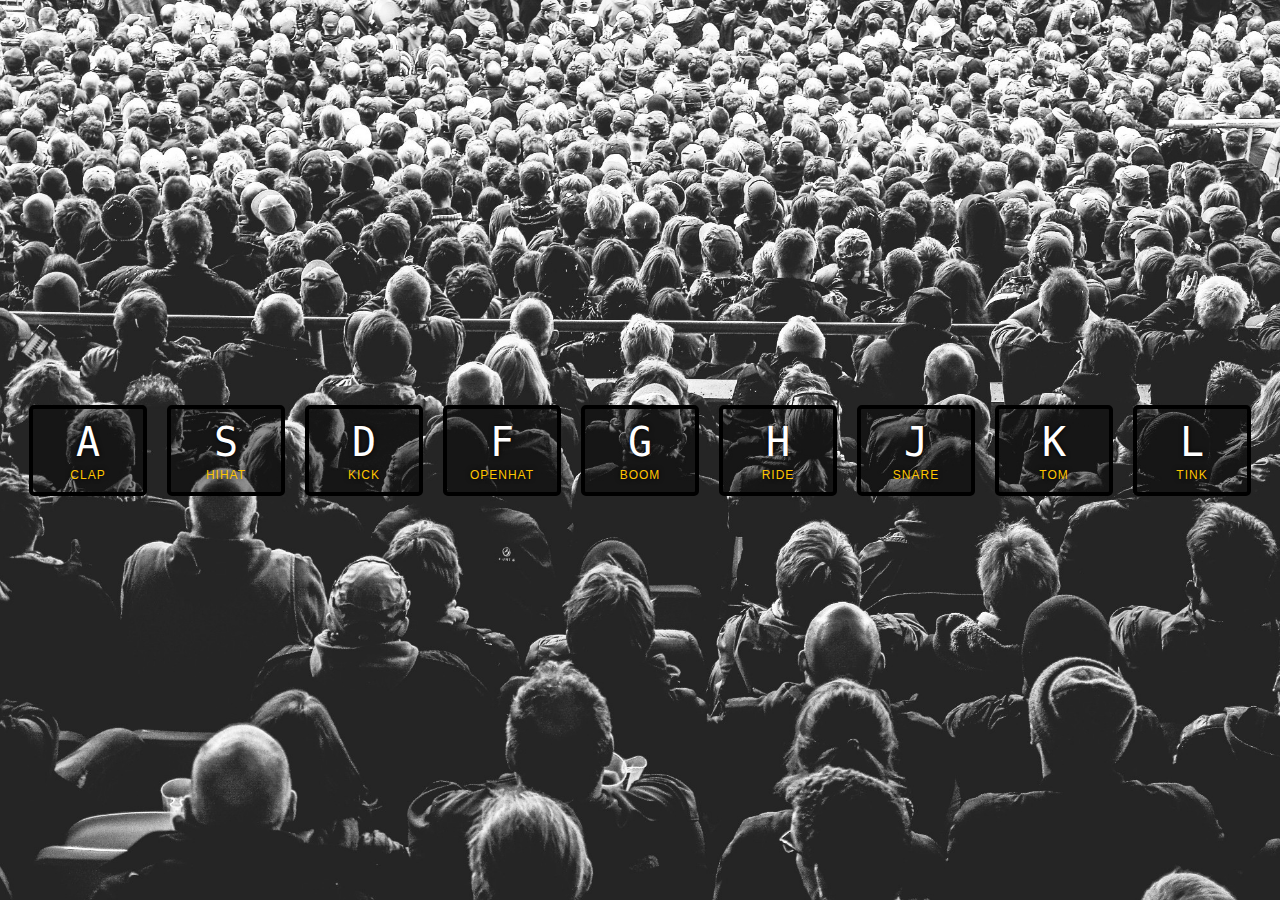
==== index.html @ 8cdbc121 "renamed to index.html" ====
<!DOCTYPE html>
<html lang="en">
  <head>
    <meta charset="UTF-8" />
    <title>JS Drum Kit</title>
    <link rel="stylesheet" href="style.css" />
    <link rel="icon" href="https://fav.farm/🔥" />
    <script src="script.js" defer></script>
  </head>
  <body>
    <div class="keys">
      <div data-key="a" class="key">
        <kbd>A</kbd>
        <span class="sound">clap</span>
      </div>
      <div data-key="s" class="key">
        <kbd>S</kbd>
        <span class="sound">hihat</span>
      </div>
      <div data-key="d" class="key">
        <kbd>D</kbd>
        <span class="sound">kick</span>
      </div>
      <div data-key="f" class="key">
        <kbd>F</kbd>
        <span class="sound">openhat</span>
      </div>
      <div data-key="g" class="key">
        <kbd>G</kbd>
        <span class="sound">boom</span>
      </div>
      <div data-key="h" class="key">
        <kbd>H</kbd>
        <span class="sound">ride</span>
      </div>
      <div data-key="j" class="key">
        <kbd>J</kbd>
        <span class="sound">snare</span>
      </div>
      <div data-key="k" class="key">
        <kbd>K</kbd>
        <span class="sound">tom</span>
      </div>
      <div data-key="l" class="key">
        <kbd>L</kbd>
        <span class="sound">tink</span>
      </div>
    </div>

    <audio data-key="a" src="sounds/clap.wav"></audio>
    <audio data-key="s" src="sounds/hihat.wav"></audio>
    <audio data-key="d" src="sounds/kick.wav"></audio>
    <audio data-key="f" src="sounds/openhat.wav"></audio>
    <audio data-key="g" src="sounds/boom.wav"></audio>
    <audio data-key="h" src="sounds/ride.wav"></audio>
    <audio data-key="j" src="sounds/snare.wav"></audio>
    <audio data-key="k" src="sounds/tom.wav"></audio>
    <audio data-key="l" src="sounds/tink.wav"></audio>

    <script></script>
  </body>
</html>
---- style.css ----
html {
  font-size: 10px;
  background: url("./background.jpg") bottom center;
  background-size: cover;
}

body,
html {
  margin: 0;
  padding: 0;
  font-family: sans-serif;
}

.keys {
  display: flex;
  flex: 1;
  min-height: 100vh;
  align-items: center;
  justify-content: center;
}

.key {
  border: 0.4rem solid black;
  border-radius: 0.5rem;
  margin: 1rem;
  font-size: 1.5rem;
  padding: 1rem 0.5rem;
  transition: all 0.07s ease;
  width: 10rem;
  text-align: center;
  color: white;
  background: rgba(0, 0, 0, 0.4);
  text-shadow: 0 0 0.5rem black;
}

.playing {
  transform: scale(1.1);
  border-color: #ffc600;
  box-shadow: 0 0 1rem #ffc600;
}

kbd {
  display: block;
  font-size: 4rem;
}

.sound {
  font-size: 1.2rem;
  text-transform: uppercase;
  letter-spacing: 0.1rem;
  color: #ffc600;
}
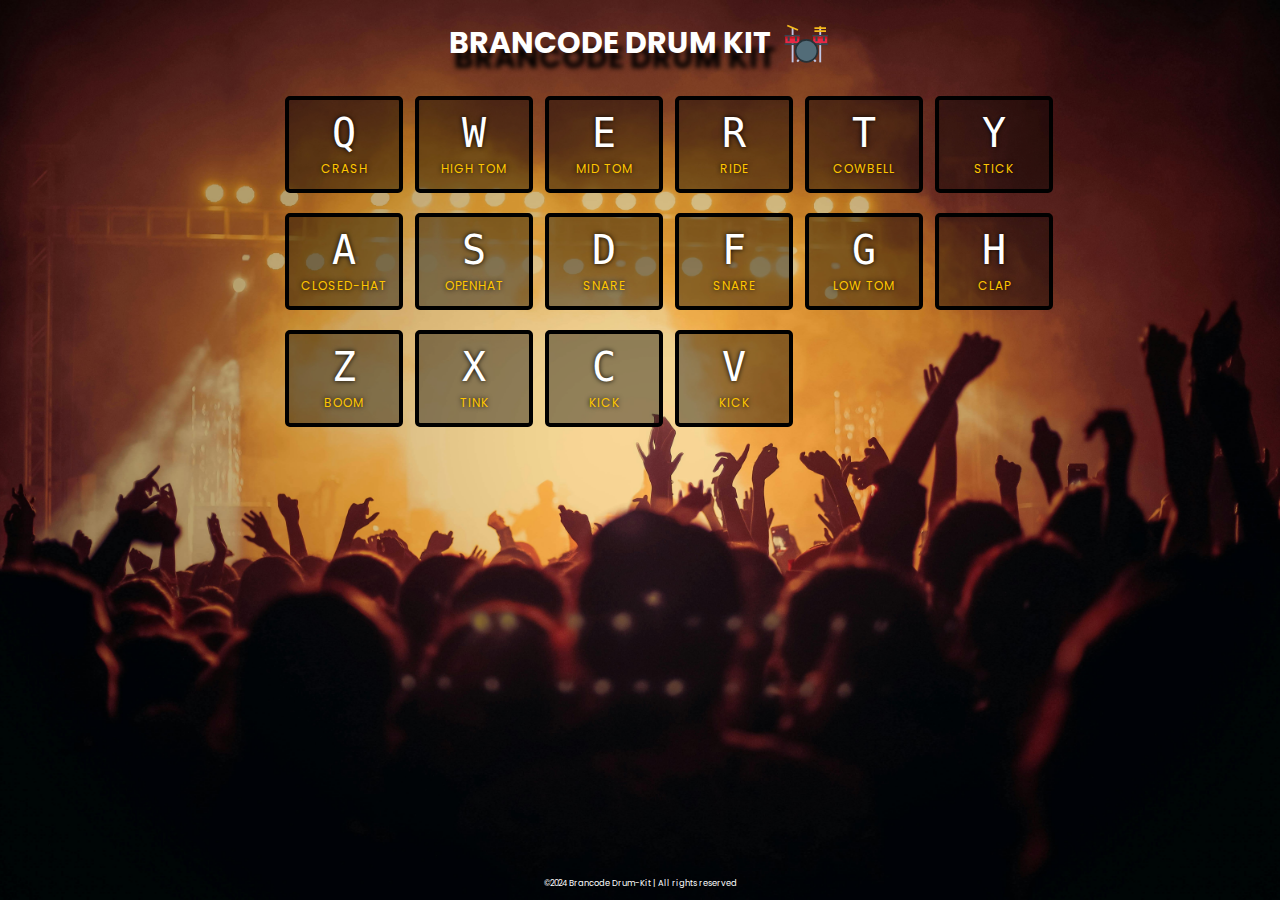
==== commit 599ca8a0: "Added new sounds, logos and customized UIs" ====
--- a/index.html
+++ b/index.html
@@ -2,61 +2,187 @@
 <html lang="en">
   <head>
     <meta charset="UTF-8" />
-    <title>JS Drum Kit</title>
+    <title>BRANCODE | Drum Kit</title>
+    <meta
+      name="description"
+      content="Brancode Drum Kit is a simple basic virtual drum machine"
+    />
     <link rel="stylesheet" href="style.css" />
-    <link rel="icon" href="https://fav.farm/🔥" />
+    <link rel="icon" href="images/drum-kit.svg" />
+    <link rel="preconnect" href="https://fonts.googleapis.com" />
+    <link rel="preconnect" href="https://fonts.gstatic.com" crossorigin />
+    <link
+      href="https://fonts.googleapis.com/css2?family=Madimi+One&family=Poppins:ital,wght@0,100;0,200;0,300;0,400;0,500;0,600;0,700;0,800;0,900;1,100;1,200;1,300;1,400;1,500;1,600;1,700;1,800;1,900&display=swap"
+      rel="stylesheet"
+    />
     <script src="script.js" defer></script>
   </head>
   <body>
+    <div class="title__container">
+      <h1 class="title">BRANCODE DRUM KIT</h1>
+      <img class="title__logo" src="images/drum-kit.svg" alt="drum-kit" />
+    </div>
     <div class="keys">
+      <!-- Crash -->
+      <div data-key="q" class="key">
+        <kbd>Q</kbd>
+        <span class="sound">crash</span>
+      </div>
+      <!-- High TOM -->
+      <div data-key="w" class="key">
+        <kbd>W</kbd>
+        <span class="sound">High Tom</span>
+      </div>
+      <!-- Mid Tom -->
+      <div data-key="e" class="key">
+        <kbd>E</kbd>
+        <span class="sound">Mid Tom</span>
+      </div>
+      <!-- Ride -->
+      <div data-key="r" class="key">
+        <kbd>R</kbd>
+        <span class="sound">ride</span>
+      </div>
+      <!-- Cowbell -->
+      <div data-key="t" class="key">
+        <kbd>T</kbd>
+        <span class="sound">cowbell</span>
+      </div>
+      <!-- Stick-->
+      <div data-key="y" class="key">
+        <kbd>Y</kbd>
+        <span class="sound">stick</span>
+      </div>
+      <!-- Closed Hi -Hat -->
       <div data-key="a" class="key">
         <kbd>A</kbd>
-        <span class="sound">clap</span>
+        <span class="sound">closed-hat</span>
       </div>
+      <!-- Open Hi-Hat -->
       <div data-key="s" class="key">
         <kbd>S</kbd>
-        <span class="sound">hihat</span>
+        <span class="sound">openhat</span>
       </div>
+      <!-- Snare -->
       <div data-key="d" class="key">
         <kbd>D</kbd>
-        <span class="sound">kick</span>
+        <span class="sound">snare</span>
       </div>
       <div data-key="f" class="key">
         <kbd>F</kbd>
-        <span class="sound">openhat</span>
+        <span class="sound">snare</span>
       </div>
+
+      <!-- Floor | Low Tom -->
       <div data-key="g" class="key">
         <kbd>G</kbd>
+        <span class="sound">Low Tom</span>
+      </div>
+      <!-- Clap -->
+      <div data-key="h" class="key">
+        <kbd>H</kbd>
+        <span class="sound">clap</span>
+      </div>
+
+      <!-- Boom -->
+      <div data-key="z" class="key">
+        <kbd>Z</kbd>
         <span class="sound">boom</span>
       </div>
-      <div data-key="h" class="key">
-        <kbd>H</kbd>
-        <span class="sound">ride</span>
+
+      <!-- Tink -->
+      <div data-key="x" class="key">
+        <kbd>X</kbd>
+        <span class="sound">tink</span>
       </div>
-      <div data-key="j" class="key">
-        <kbd>J</kbd>
-        <span class="sound">snare</span>
+
+      <!-- Kick -->
+      <div data-key="c" class="key">
+        <kbd>C</kbd>
+        <span class="sound">kick</span>
       </div>
-      <div data-key="k" class="key">
-        <kbd>K</kbd>
-        <span class="sound">tom</span>
-      </div>
-      <div data-key="l" class="key">
-        <kbd>L</kbd>
-        <span class="sound">tink</span>
+      <div data-key="v" class="key">
+        <kbd>V</kbd>
+        <span class="sound">kick</span>
       </div>
     </div>
 
-    <audio data-key="a" src="sounds/clap.wav"></audio>
-    <audio data-key="s" src="sounds/hihat.wav"></audio>
-    <audio data-key="d" src="sounds/kick.wav"></audio>
-    <audio data-key="f" src="sounds/openhat.wav"></audio>
-    <audio data-key="g" src="sounds/boom.wav"></audio>
-    <audio data-key="h" src="sounds/ride.wav"></audio>
-    <audio data-key="j" src="sounds/snare.wav"></audio>
-    <audio data-key="k" src="sounds/tom.wav"></audio>
-    <audio data-key="l" src="sounds/tink.wav"></audio>
+    <!-- Audio Sounds -->
 
-    <script></script>
+    <!-- Crash -->
+    <audio
+      data-key="q"
+      src="sounds/WAVBVKERY - Acoustic Drum Samples/Cymbals/Crash/Acoustic Crash 01.wav"
+    ></audio>
+    <!-- High TOM -->
+    <audio
+      data-key="w"
+      src="sounds/WAVBVKERY - Acoustic Drum Samples/Toms/Tom High/Acoustic High Tom 01.wav"
+    ></audio>
+    <!-- Mid Tom -->
+    <audio
+      data-key="e"
+      src="sounds/WAVBVKERY - Acoustic Drum Samples/Toms/Tom Mid/Acoustic Mid Tom 01.wav"
+    ></audio>
+    <!-- Ride -->
+    <audio data-key="r" src="sounds/ride.wav"></audio>
+    <!-- Cowbell -->
+    <audio
+      data-key="t"
+      src="sounds/WAVBVKERY - Acoustic Drum Samples/Cymbals/Cowbell/Acoustic Cowbell 20.wav"
+    ></audio>
+    <!-- Stick -->
+    <audio
+      data-key="y"
+      src="sounds/WAVBVKERY - Acoustic Drum Samples/Sticks/Acoustic Sticks 02.wav"
+    ></audio>
+
+    <!-- Closed Hi-hat -->
+    <audio
+      data-key="a"
+      src="sounds/WAVBVKERY - Acoustic Drum Samples/Cymbals/Hi-Hat/Closed/Acoustic Closed Hat 02.wav"
+    ></audio>
+    <!-- Open Hi Hat -->
+    <audio
+      data-key="s"
+      src="sounds/WAVBVKERY - Acoustic Drum Samples/Cymbals/Hi-Hat/Open/Acoustic Open Hat 03.wav"
+    ></audio>
+
+    <!-- Snare -->
+    <audio
+      data-key="d"
+      src="sounds/WAVBVKERY - Acoustic Drum Samples/Snare/Acoustic Snare 01.wav"
+    ></audio>
+    <audio
+      data-key="f"
+      src="sounds/WAVBVKERY - Acoustic Drum Samples/Snare/Acoustic Snare 01.wav"
+    ></audio>
+
+    <!-- Floor Tom -->
+    <audio
+      data-key="g"
+      src="sounds/WAVBVKERY - Acoustic Drum Samples/Toms/Tom Low/Acoustic Tom Low 03.wav"
+    ></audio>
+
+    <!-- Clap -->
+    <audio data-key="h" src="sounds/clap.wav"></audio>
+
+    <!-- Boom -->
+    <audio data-key="z" src="sounds/boom.wav"></audio>
+    <!-- Tink -->
+    <audio data-key="x" src="sounds/tink.wav"></audio>
+
+    <!-- Kick -->
+    <audio
+      data-key="c"
+      src="sounds/WAVBVKERY - Acoustic Drum Samples/Kick/Acoustic Kick 25.wav"
+    ></audio>
+    <audio
+      data-key="v"
+      src="sounds/WAVBVKERY - Acoustic Drum Samples/Kick/Acoustic Kick 25.wav"
+    ></audio>
+    <footer class="footer">
+      <small>&copy;2024 Brancode Drum-Kit | All rights reserved</small>
+    </footer>
   </body>
 </html>
--- a/style.css
+++ b/style.css
@@ -1,20 +1,41 @@
 html {
   font-size: 10px;
-  background: url("./background.jpg") bottom center;
+  background: url("./images/background.jpg") bottom center;
   background-size: cover;
+  min-height: 100vh;
 }
 
 body,
 html {
   margin: 0;
   padding: 0;
-  font-family: sans-serif;
+  font-family: "Poppins", sans-serif;
+}
+
+.title__container {
+  display: flex;
+  justify-content: center;
+  align-items: center;
+  padding-top: 10px 0px;
+}
+
+.title {
+  font-weight: bold;
+  text-shadow: 5px 15px 5px black;
+  color: white;
+  font-size: 3rem;
+}
+
+.title__logo {
+  width: 50px;
+  height: 50px;
+  margin-left: 10px;
 }
 
 .keys {
-  display: flex;
-  flex: 1;
-  min-height: 100vh;
+  display: grid;
+  grid-template-columns: 80px 80px 80px 80px 80px 80px;
+  column-gap: 5rem;
   align-items: center;
   justify-content: center;
 }
@@ -31,6 +52,7 @@
   color: white;
   background: rgba(0, 0, 0, 0.4);
   text-shadow: 0 0 0.5rem black;
+  cursor: crosshair;
 }
 
 .playing {
@@ -50,3 +72,13 @@
   letter-spacing: 0.1rem;
   color: #ffc600;
 }
+
+.footer {
+  display: flex;
+  align-items: center;
+  width: 100vw;
+  justify-content: center;
+  position: absolute;
+  bottom: 10px;
+  color: white;
+}
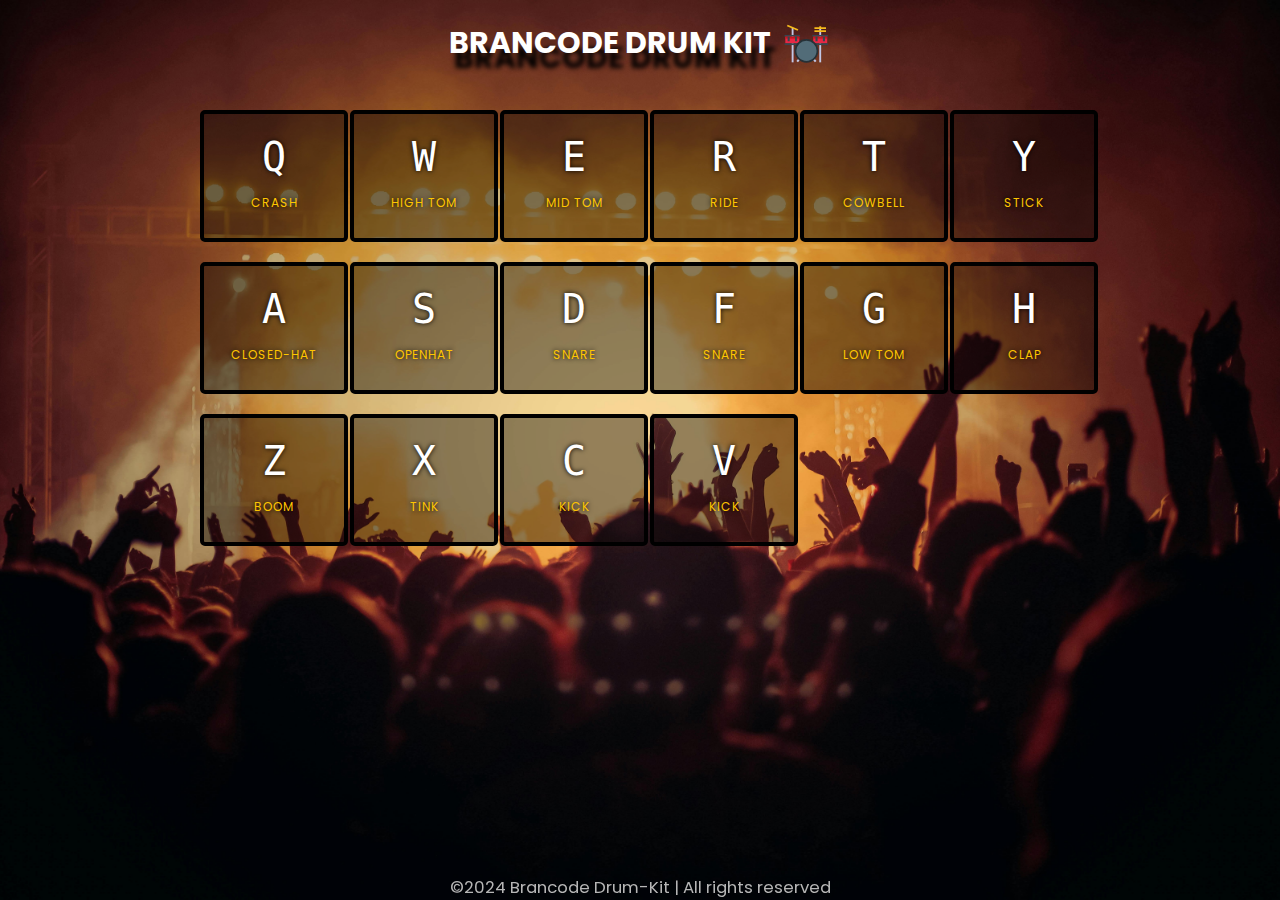
==== commit db61d5a4: "responsive design 1" ====
--- a/index.html
+++ b/index.html
@@ -18,171 +18,173 @@
     <script src="script.js" defer></script>
   </head>
   <body>
-    <div class="title__container">
-      <h1 class="title">BRANCODE DRUM KIT</h1>
-      <img class="title__logo" src="images/drum-kit.svg" alt="drum-kit" />
-    </div>
-    <div class="keys">
-      <!-- Crash -->
-      <div data-key="q" class="key">
-        <kbd>Q</kbd>
-        <span class="sound">crash</span>
+    <div class="container">
+      <div class="title__container">
+        <h1 class="title">BRANCODE DRUM KIT</h1>
+        <img class="title__logo" src="images/drum-kit.svg" alt="drum-kit" />
       </div>
-      <!-- High TOM -->
-      <div data-key="w" class="key">
-        <kbd>W</kbd>
-        <span class="sound">High Tom</span>
-      </div>
-      <!-- Mid Tom -->
-      <div data-key="e" class="key">
-        <kbd>E</kbd>
-        <span class="sound">Mid Tom</span>
-      </div>
-      <!-- Ride -->
-      <div data-key="r" class="key">
-        <kbd>R</kbd>
-        <span class="sound">ride</span>
-      </div>
-      <!-- Cowbell -->
-      <div data-key="t" class="key">
-        <kbd>T</kbd>
-        <span class="sound">cowbell</span>
-      </div>
-      <!-- Stick-->
-      <div data-key="y" class="key">
-        <kbd>Y</kbd>
-        <span class="sound">stick</span>
-      </div>
-      <!-- Closed Hi -Hat -->
-      <div data-key="a" class="key">
-        <kbd>A</kbd>
-        <span class="sound">closed-hat</span>
-      </div>
-      <!-- Open Hi-Hat -->
-      <div data-key="s" class="key">
-        <kbd>S</kbd>
-        <span class="sound">openhat</span>
-      </div>
-      <!-- Snare -->
-      <div data-key="d" class="key">
-        <kbd>D</kbd>
-        <span class="sound">snare</span>
-      </div>
-      <div data-key="f" class="key">
-        <kbd>F</kbd>
-        <span class="sound">snare</span>
+      <div class="keys">
+        <!-- Crash -->
+        <div data-key="q" class="key">
+          <kbd>Q</kbd>
+          <span class="sound">crash</span>
+        </div>
+        <!-- High TOM -->
+        <div data-key="w" class="key">
+          <kbd>W</kbd>
+          <span class="sound">High Tom</span>
+        </div>
+        <!-- Mid Tom -->
+        <div data-key="e" class="key">
+          <kbd>E</kbd>
+          <span class="sound">Mid Tom</span>
+        </div>
+        <!-- Ride -->
+        <div data-key="r" class="key">
+          <kbd>R</kbd>
+          <span class="sound">ride</span>
+        </div>
+        <!-- Cowbell -->
+        <div data-key="t" class="key">
+          <kbd>T</kbd>
+          <span class="sound">cowbell</span>
+        </div>
+        <!-- Stick-->
+        <div data-key="y" class="key">
+          <kbd>Y</kbd>
+          <span class="sound">stick</span>
+        </div>
+        <!-- Closed Hi -Hat -->
+        <div data-key="a" class="key">
+          <kbd>A</kbd>
+          <span class="sound">closed-hat</span>
+        </div>
+        <!-- Open Hi-Hat -->
+        <div data-key="s" class="key">
+          <kbd>S</kbd>
+          <span class="sound">openhat</span>
+        </div>
+        <!-- Snare -->
+        <div data-key="d" class="key">
+          <kbd>D</kbd>
+          <span class="sound">snare</span>
+        </div>
+        <div data-key="f" class="key">
+          <kbd>F</kbd>
+          <span class="sound">snare</span>
+        </div>
+
+        <!-- Floor | Low Tom -->
+        <div data-key="g" class="key">
+          <kbd>G</kbd>
+          <span class="sound">Low Tom</span>
+        </div>
+        <!-- Clap -->
+        <div data-key="h" class="key">
+          <kbd>H</kbd>
+          <span class="sound">clap</span>
+        </div>
+
+        <!-- Boom -->
+        <div data-key="z" class="key">
+          <kbd>Z</kbd>
+          <span class="sound">boom</span>
+        </div>
+
+        <!-- Tink -->
+        <div data-key="x" class="key">
+          <kbd>X</kbd>
+          <span class="sound">tink</span>
+        </div>
+
+        <!-- Kick -->
+        <div data-key="c" class="key">
+          <kbd>C</kbd>
+          <span class="sound">kick</span>
+        </div>
+        <div data-key="v" class="key">
+          <kbd>V</kbd>
+          <span class="sound">kick</span>
+        </div>
       </div>
 
-      <!-- Floor | Low Tom -->
-      <div data-key="g" class="key">
-        <kbd>G</kbd>
-        <span class="sound">Low Tom</span>
-      </div>
+      <!-- Audio Sounds -->
+
+      <!-- Crash -->
+      <audio
+        data-key="q"
+        src="sounds/WAVBVKERY - Acoustic Drum Samples/Cymbals/Crash/Acoustic Crash 01.wav"
+      ></audio>
+      <!-- High TOM -->
+      <audio
+        data-key="w"
+        src="sounds/WAVBVKERY - Acoustic Drum Samples/Toms/Tom High/Acoustic High Tom 01.wav"
+      ></audio>
+      <!-- Mid Tom -->
+      <audio
+        data-key="e"
+        src="sounds/WAVBVKERY - Acoustic Drum Samples/Toms/Tom Mid/Acoustic Mid Tom 01.wav"
+      ></audio>
+      <!-- Ride -->
+      <audio data-key="r" src="sounds/ride.wav"></audio>
+      <!-- Cowbell -->
+      <audio
+        data-key="t"
+        src="sounds/WAVBVKERY - Acoustic Drum Samples/Cymbals/Cowbell/Acoustic Cowbell 20.wav"
+      ></audio>
+      <!-- Stick -->
+      <audio
+        data-key="y"
+        src="sounds/WAVBVKERY - Acoustic Drum Samples/Sticks/Acoustic Sticks 02.wav"
+      ></audio>
+
+      <!-- Closed Hi-hat -->
+      <audio
+        data-key="a"
+        src="sounds/WAVBVKERY - Acoustic Drum Samples/Cymbals/Hi-Hat/Closed/Acoustic Closed Hat 02.wav"
+      ></audio>
+      <!-- Open Hi Hat -->
+      <audio
+        data-key="s"
+        src="sounds/WAVBVKERY - Acoustic Drum Samples/Cymbals/Hi-Hat/Open/Acoustic Open Hat 03.wav"
+      ></audio>
+
+      <!-- Snare -->
+      <audio
+        data-key="d"
+        src="sounds/WAVBVKERY - Acoustic Drum Samples/Snare/Acoustic Snare 01.wav"
+      ></audio>
+      <audio
+        data-key="f"
+        src="sounds/WAVBVKERY - Acoustic Drum Samples/Snare/Acoustic Snare 01.wav"
+      ></audio>
+
+      <!-- Floor Tom -->
+      <audio
+        data-key="g"
+        src="sounds/WAVBVKERY - Acoustic Drum Samples/Toms/Tom Low/Acoustic Tom Low 03.wav"
+      ></audio>
+
       <!-- Clap -->
-      <div data-key="h" class="key">
-        <kbd>H</kbd>
-        <span class="sound">clap</span>
-      </div>
+      <audio data-key="h" src="sounds/clap.wav"></audio>
 
       <!-- Boom -->
-      <div data-key="z" class="key">
-        <kbd>Z</kbd>
-        <span class="sound">boom</span>
-      </div>
-
+      <audio data-key="z" src="sounds/boom.wav"></audio>
       <!-- Tink -->
-      <div data-key="x" class="key">
-        <kbd>X</kbd>
-        <span class="sound">tink</span>
-      </div>
+      <audio data-key="x" src="sounds/tink.wav"></audio>
 
       <!-- Kick -->
-      <div data-key="c" class="key">
-        <kbd>C</kbd>
-        <span class="sound">kick</span>
-      </div>
-      <div data-key="v" class="key">
-        <kbd>V</kbd>
-        <span class="sound">kick</span>
-      </div>
+      <audio
+        data-key="c"
+        src="sounds/WAVBVKERY - Acoustic Drum Samples/Kick/Acoustic Kick 25.wav"
+      ></audio>
+      <audio
+        data-key="v"
+        src="sounds/WAVBVKERY - Acoustic Drum Samples/Kick/Acoustic Kick 25.wav"
+      ></audio>
+      <footer class="footer">
+        <small>&copy;2024 Brancode Drum-Kit | All rights reserved</small>
+      </footer>
     </div>
-
-    <!-- Audio Sounds -->
-
-    <!-- Crash -->
-    <audio
-      data-key="q"
-      src="sounds/WAVBVKERY - Acoustic Drum Samples/Cymbals/Crash/Acoustic Crash 01.wav"
-    ></audio>
-    <!-- High TOM -->
-    <audio
-      data-key="w"
-      src="sounds/WAVBVKERY - Acoustic Drum Samples/Toms/Tom High/Acoustic High Tom 01.wav"
-    ></audio>
-    <!-- Mid Tom -->
-    <audio
-      data-key="e"
-      src="sounds/WAVBVKERY - Acoustic Drum Samples/Toms/Tom Mid/Acoustic Mid Tom 01.wav"
-    ></audio>
-    <!-- Ride -->
-    <audio data-key="r" src="sounds/ride.wav"></audio>
-    <!-- Cowbell -->
-    <audio
-      data-key="t"
-      src="sounds/WAVBVKERY - Acoustic Drum Samples/Cymbals/Cowbell/Acoustic Cowbell 20.wav"
-    ></audio>
-    <!-- Stick -->
-    <audio
-      data-key="y"
-      src="sounds/WAVBVKERY - Acoustic Drum Samples/Sticks/Acoustic Sticks 02.wav"
-    ></audio>
-
-    <!-- Closed Hi-hat -->
-    <audio
-      data-key="a"
-      src="sounds/WAVBVKERY - Acoustic Drum Samples/Cymbals/Hi-Hat/Closed/Acoustic Closed Hat 02.wav"
-    ></audio>
-    <!-- Open Hi Hat -->
-    <audio
-      data-key="s"
-      src="sounds/WAVBVKERY - Acoustic Drum Samples/Cymbals/Hi-Hat/Open/Acoustic Open Hat 03.wav"
-    ></audio>
-
-    <!-- Snare -->
-    <audio
-      data-key="d"
-      src="sounds/WAVBVKERY - Acoustic Drum Samples/Snare/Acoustic Snare 01.wav"
-    ></audio>
-    <audio
-      data-key="f"
-      src="sounds/WAVBVKERY - Acoustic Drum Samples/Snare/Acoustic Snare 01.wav"
-    ></audio>
-
-    <!-- Floor Tom -->
-    <audio
-      data-key="g"
-      src="sounds/WAVBVKERY - Acoustic Drum Samples/Toms/Tom Low/Acoustic Tom Low 03.wav"
-    ></audio>
-
-    <!-- Clap -->
-    <audio data-key="h" src="sounds/clap.wav"></audio>
-
-    <!-- Boom -->
-    <audio data-key="z" src="sounds/boom.wav"></audio>
-    <!-- Tink -->
-    <audio data-key="x" src="sounds/tink.wav"></audio>
-
-    <!-- Kick -->
-    <audio
-      data-key="c"
-      src="sounds/WAVBVKERY - Acoustic Drum Samples/Kick/Acoustic Kick 25.wav"
-    ></audio>
-    <audio
-      data-key="v"
-      src="sounds/WAVBVKERY - Acoustic Drum Samples/Kick/Acoustic Kick 25.wav"
-    ></audio>
-    <footer class="footer">
-      <small>&copy;2024 Brancode Drum-Kit | All rights reserved</small>
-    </footer>
   </body>
 </html>
--- a/style.css
+++ b/style.css
@@ -1,15 +1,27 @@
 html {
   font-size: 10px;
-  background: url("./images/background.jpg") bottom center;
+  background: url("./images/background.jpg");
   background-size: cover;
-  min-height: 100vh;
+  background-position: center;
+  background-repeat: no-repeat;
 }
 
 body,
 html {
   margin: 0;
   padding: 0;
+  box-sizing: border-box;
   font-family: "Poppins", sans-serif;
+}
+
+.container {
+  display: flex;
+  flex-direction: column;
+  align-items: center;
+  justify-content: center;
+  height: 100vh;
+  width: 100vw;
+  position: relative;
 }
 
 .title__container {
@@ -17,6 +29,8 @@
   justify-content: center;
   align-items: center;
   padding-top: 10px 0px;
+  position: absolute;
+  top: 0;
 }
 
 .title {
@@ -34,18 +48,19 @@
 
 .keys {
   display: grid;
-  grid-template-columns: 80px 80px 80px 80px 80px 80px;
-  column-gap: 5rem;
+  grid-template-columns: 150px 150px 150px 150px 150px 150px;
   align-items: center;
   justify-content: center;
+  position: absolute;
+  top: 100px;
 }
 
 .key {
   border: 0.4rem solid black;
   border-radius: 0.5rem;
   margin: 1rem;
-  font-size: 1.5rem;
-  padding: 1rem 0.5rem;
+  font-size: 2.5rem;
+  padding: 2rem 2rem;
   transition: all 0.07s ease;
   width: 10rem;
   text-align: center;
@@ -76,9 +91,41 @@
 .footer {
   display: flex;
   align-items: center;
-  width: 100vw;
+  font-size: 2rem;
+  width: 100%;
   justify-content: center;
-  position: absolute;
-  bottom: 10px;
-  color: white;
+  margin-top: 20px; /* Adjust this value as needed */
+  color: rgb(182, 182, 182);
+  position: fixed;
+  bottom: 0;
 }
+
+@media (max-width: 940px) {
+  .container {
+    display: flex;
+    flex-wrap: wrap;
+  }
+
+  .keys {
+    display: grid;
+    grid-template-columns: 100px 100px 100px 100px;
+    column-gap: 3rem;
+    align-items: center;
+    justify-content: center;
+  }
+
+  .key {
+    border: 0.4rem solid black;
+    border-radius: 0.5rem;
+    margin: 1rem;
+    font-size: 2.5rem;
+    padding: 0.5rem 0.5rem;
+    transition: all 0.07s ease;
+    width: 10rem;
+    text-align: center;
+    color: white;
+    background: rgba(0, 0, 0, 0.4);
+    text-shadow: 0 0 0.5rem black;
+    cursor: crosshair;
+  }
+}
